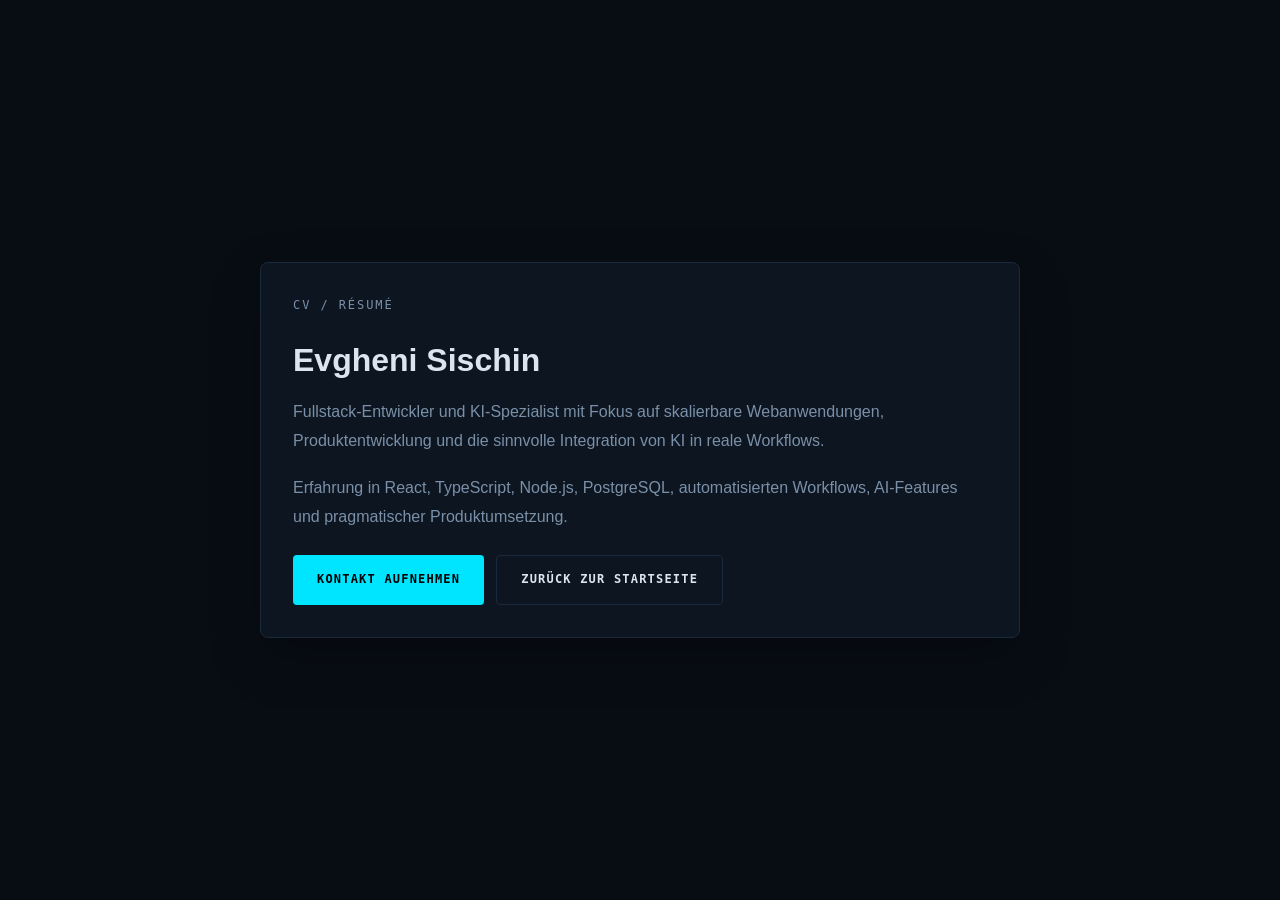
==== cv.html @ dedebd0b "my first commit" ====
<!DOCTYPE html>
<html lang="de">
<head>
  <meta charset="UTF-8" />
  <meta name="viewport" content="width=device-width, initial-scale=1.0" />
  <title>Lebenslauf — Evgheni Sischin</title>
  <link rel="stylesheet" href="style.css" />
  <style>
    body {
      min-height: 100vh;
      display: grid;
      place-items: center;
      padding: 40px 24px;
    }
    .cv-card {
      max-width: 760px;
      width: 100%;
      background: var(--card);
      border: 1px solid var(--border);
      border-radius: 8px;
      padding: 32px;
      box-shadow: 0 20px 50px rgba(0,0,0,.25);
    }
    .cv-card h1 { font-size: 2rem; margin-bottom: 12px; }
    .cv-card p { color: var(--fg2); line-height: 1.8; margin-bottom: 18px; }
    .cv-actions { display: flex; flex-wrap: wrap; gap: 12px; margin-top: 24px; }
    .cv-link { display: inline-flex; align-items: center; gap: 8px; }
  </style>
</head>
<body>
  <div class="cv-card">
    <p class="hero-badge">CV / Résumé</p>
    <h1>Evgheni Sischin</h1>
    <p>Fullstack-Entwickler und KI-Spezialist mit Fokus auf skalierbare Webanwendungen, Produktentwicklung und die sinnvolle Integration von KI in reale Workflows.</p>
    <p>Erfahrung in React, TypeScript, Node.js, PostgreSQL, automatisierten Workflows, AI-Features und pragmatischer Produktumsetzung.</p>
    <div class="cv-actions">
      <a class="btn-primary cv-link" href="mailto:info@newdreden.com">Kontakt aufnehmen</a>
      <a class="btn-secondary cv-link" href="index.html">Zurück zur Startseite</a>
    </div>
  </div>
</body>
</html>
---- style.css ----
/* ─── RESET & BASE ─── */
*, *::before, *::after { box-sizing: border-box; margin: 0; padding: 0; }

:root {
  --bg: #080d14;
  --bg2: #0d1520;
  --fg: #dce4f0;
  --fg2: #7a90a8;
  --border: #1a2a3a;
  --card: #0d1520;
  --primary: #00e5ff;
  --primary-dim: rgba(0,229,255,.15);
  --radius: 4px;
  --font-sans: 'Inter', sans-serif;
  --font-mono: 'Space Mono', monospace;
  --transition: 0.35s ease;
}

.light-mode {
  --bg: #eef2f7;
  --bg2: #ffffff;
  --fg: #141e2d;
  --fg2: #5a6a7a;
  --border: #ccd5df;
  --card: #ffffff;
  --primary: #0099b8;
  --primary-dim: rgba(0,153,184,.12);
}

html { scroll-behavior: smooth; font-size: 16px; }

body {
  font-family: var(--font-sans);
  background: var(--bg);
  color: var(--fg);
  line-height: 1.6;
  transition: background var(--transition), color var(--transition);
  overflow-x: hidden;
}

a { color: inherit; text-decoration: none; }
button { background: none; border: none; cursor: pointer; font-family: inherit; color: inherit; }
ul { list-style: none; }
img { display: block; max-width: 100%; }

/* ─── CANVAS BACKGROUND ─── */
#bg-canvas {
  position: fixed;
  inset: 0;
  z-index: 0;
  pointer-events: none;
}

/* ─── NAVBAR ─── */
.nav {
  position: fixed;
  top: 0; left: 0; right: 0;
  z-index: 100;
  height: 64px;
  display: flex;
  align-items: center;
  justify-content: space-between;
  gap: 16px;
  padding: 0 24px;
  background: rgba(8,13,20,.85);
  backdrop-filter: blur(12px);
  border-bottom: 1px solid var(--border);
  transition: background var(--transition);
}

.light-mode .nav { background: rgba(238,242,247,.9); }

.nav-logo {
  font-family: var(--font-mono);
  font-size: 1.3rem;
  font-weight: 700;
  color: var(--primary);
  letter-spacing: -.04em;
  flex-shrink: 0;
}
.nav-logo span { color: var(--fg2); }

.nav-links {
  display: flex;
  align-items: center;
  gap: 20px;
}

.nav-links button {
  font-family: var(--font-mono);
  font-size: .8rem;
  color: var(--fg2);
  transition: color .2s;
  white-space: nowrap;
}
.nav-links button:hover,
.nav-links button.active { color: var(--primary); }

.nav-controls {
  display: flex;
  align-items: center;
  gap: 8px;
  flex-shrink: 0;
}

/* Language switcher */
.lang-switcher {
  display: flex;
  overflow: hidden;
  border: 1px solid var(--border);
  border-radius: var(--radius);
}
.lang-switcher button {
  font-family: var(--font-mono);
  font-size: .7rem;
  padding: 6px 10px;
  text-transform: uppercase;
  letter-spacing: .08em;
  color: var(--fg2);
  transition: background .2s, color .2s;
}
.lang-switcher button.active {
  background: var(--primary);
  color: #000;
}
.lang-switcher button:hover:not(.active) { color: var(--fg); }

/* Theme toggle */
.theme-toggle {
  width: 34px; height: 34px;
  display: flex; align-items: center; justify-content: center;
  border: 1px solid var(--border);
  border-radius: var(--radius);
  color: var(--fg2);
  font-size: 1rem;
  transition: color .2s, border-color .2s;
}
.theme-toggle:hover { color: var(--primary); border-color: rgba(0,229,255,.35); }

/* Hamburger */
.menu-toggle {
  display: none;
  width: 34px; height: 34px;
  align-items: center; justify-content: center;
  font-size: 1.2rem;
  color: var(--fg2);
  transition: color .2s;
}
.menu-toggle:hover { color: var(--primary); }

/* Mobile menu */
.mobile-menu {
  display: none;
  flex-direction: column;
  gap: 16px;
  padding: 20px 24px;
  border-top: 1px solid var(--border);
  background: rgba(8,13,20,.97);
  position: fixed;
  top: 64px; left: 0; right: 0;
  z-index: 99;
}
.light-mode .mobile-menu { background: rgba(238,242,247,.97); }
.mobile-menu.open { display: flex; }
.mobile-menu button {
  font-family: var(--font-mono);
  font-size: .85rem;
  color: var(--fg2);
  text-align: left;
  transition: color .2s;
}
.mobile-menu button:hover { color: var(--primary); }

/* ─── MAIN LAYOUT ─── */
main {
  max-width: 1000px;
  margin: 0 auto;
  padding: 100px 24px 80px;
  position: relative;
  z-index: 1;
}

/* ─── SECTION HEADERS ─── */
.section-header {
  display: flex;
  align-items: center;
  gap: 16px;
  margin-bottom: 48px;
}
.section-header h2 {
  font-size: clamp(1.4rem, 3vw, 1.8rem);
  font-weight: 700;
  white-space: nowrap;
}
.section-num {
  font-family: var(--font-mono);
  color: var(--primary);
  margin-right: 8px;
}
.section-line {
  height: 1px;
  background: var(--border);
  flex: 1;
  max-width: 240px;
}

section { padding: 80px 0; border-top: 1px solid rgba(26,42,58,.5); }
section:first-child { border-top: none; }

/* ─── HERO ─── */
#hero {
  min-height: 88vh;
  display: flex;
  flex-direction: column;
  justify-content: center;
  padding: 40px 0;
  border-top: none;
}

.hero-badge {
  font-family: var(--font-mono);
  font-size: .75rem;
  color: rgba(0,229,255,.7);
  letter-spacing: .16em;
  text-transform: uppercase;
  margin-bottom: 20px;
}

.hero h1 {
  font-size: clamp(3rem, 9vw, 7rem);
  font-weight: 800;
  letter-spacing: -.04em;
  line-height: 1;
  margin-bottom: 20px;
}

.hero h2 {
  font-size: clamp(1.5rem, 4.5vw, 3.5rem);
  font-weight: 700;
  color: var(--fg2);
  line-height: 1.2;
  margin-bottom: 24px;
  white-space: pre-line;
}

.hero p {
  max-width: 600px;
  font-size: clamp(.95rem, 1.8vw, 1.1rem);
  color: var(--fg2);
  line-height: 1.75;
  margin-bottom: 36px;
}

.hero-highlights {
  display: flex;
  flex-wrap: wrap;
  gap: 12px;
  margin-bottom: 24px;
}
.hero-pill {
  display: inline-flex;
  align-items: center;
  gap: 8px;
  padding: 10px 14px;
  border: 1px solid rgba(0,229,255,.2);
  border-radius: 999px;
  background: rgba(0,229,255,.08);
  color: var(--fg2);
  font-size: .8rem;
  font-family: var(--font-mono);
}
.hero-buttons {
  display: flex;
  flex-wrap: wrap;
  gap: 12px;
}

.btn-primary {
  display: inline-flex;
  align-items: center;
  gap: 8px;
  background: var(--primary);
  color: #000;
  padding: 14px 24px;
  border-radius: var(--radius);
  font-family: var(--font-mono);
  font-size: .75rem;
  font-weight: 700;
  text-transform: uppercase;
  letter-spacing: .1em;
  transition: opacity .2s, transform .2s;
}
.btn-primary:hover { opacity: .88; transform: translateY(-1px); }

.btn-secondary {
  display: inline-flex;
  align-items: center;
  gap: 8px;
  background: var(--bg2);
  color: var(--fg);
  padding: 14px 24px;
  border-radius: var(--radius);
  border: 1px solid var(--border);
  font-family: var(--font-mono);
  font-size: .75rem;
  font-weight: 700;
  text-transform: uppercase;
  letter-spacing: .1em;
  transition: background .2s;
}
.btn-secondary:hover { background: var(--border); }

/* ─── ABOUT ─── */
.about-grid {
  display: grid;
  grid-template-columns: 1fr 1fr;
  gap: 48px;
  align-items: start;
}

.about-text p { color: var(--fg2); margin-bottom: 20px; line-height: 1.8; }

.about-meta {
  display: grid;
  grid-template-columns: 1fr 1fr;
  gap: 20px;
  margin-top: 24px;
  font-family: var(--font-mono);
  font-size: .8rem;
}
.about-meta-item span:first-child { color: var(--primary); display: block; margin-bottom: 4px; }

.about-img {
  position: relative;
}
.about-img-inner {
  position: relative;
  background: var(--card);
  border: 1px solid var(--border);
  border-radius: var(--radius);
  aspect-ratio: 4/3;
  display: flex;
  align-items: center;
  justify-content: center;
  overflow: hidden;
}
.about-img-inner::before {
  content: '{ }';
  position: absolute;
  right: -8px; bottom: -16px;
  font-family: var(--font-mono);
  font-size: 6rem;
  color: rgba(0,229,255,.06);
  pointer-events: none;
  user-select: none;
}
.about-img::after {
  content: '';
  position: absolute;
  inset: 0;
  background: var(--primary-dim);
  border-radius: var(--radius);
  transform: translate(16px,16px);
  z-index: -1;
  transition: transform .3s;
}
.about-img:hover::after { transform: translate(8px,8px); }
.about-terminal-icon {
  font-size: 4rem;
  opacity: .2;
}

/* ─── SERVICES ─── */
.services-stats {
  display: grid;
  grid-template-columns: repeat(4, 1fr);
  gap: 20px;
  margin-bottom: 32px;
}
.stat-card {
  background: var(--card);
  border: 1px solid var(--border);
  border-radius: var(--radius);
  padding: 20px;
  text-align: center;
}
.stat-number {
  font-family: var(--font-mono);
  font-size: 1.6rem;
  font-weight: 700;
  color: var(--primary);
  margin-bottom: 8px;
}
.stat-card p { color: var(--fg2); font-size: .9rem; }

.services-grid {
  display: grid;
  grid-template-columns: repeat(3, 1fr);
  gap: 24px;
}
.service-card {
  background: linear-gradient(180deg, rgba(13,21,32,.95), rgba(8,13,20,.95));
  border: 1px solid var(--border);
  border-radius: var(--radius);
  padding: 24px;
}
.light-mode .service-card { background: linear-gradient(180deg, rgba(255,255,255,.95), rgba(238,242,247,.95)); }
.service-card h3 {
  font-size: 1.05rem;
  margin-bottom: 12px;
}
.service-card p {
  color: var(--fg2);
  font-size: .95rem;
  line-height: 1.75;
  margin-bottom: 16px;
}
.service-card ul {
  display: flex;
  flex-direction: column;
  gap: 10px;
  color: var(--fg2);
  font-size: .9rem;
}
.service-card li {
  padding-left: 18px;
  position: relative;
}
.service-card li::before {
  content: '▹';
  position: absolute;
  left: 0;
  color: var(--primary);
}

/* ─── SKILLS ─── */
.skills-grid {
  display: grid;
  grid-template-columns: repeat(3, 1fr);
  gap: 24px;
}

.skill-card {
  background: var(--card);
  border: 1px solid var(--border);
  border-radius: var(--radius);
  padding: 24px;
  transition: border-color .3s;
}
.skill-card:hover { border-color: rgba(0,229,255,.3); }

.skill-card-title {
  font-family: var(--font-mono);
  font-size: .9rem;
  color: var(--fg);
  margin-bottom: 20px;
}
.skill-card-title span { color: var(--primary); margin-right: 8px; }

.skill-list { display: flex; flex-direction: column; gap: 14px; }

.skill-item {
  display: flex;
  align-items: center;
  justify-content: space-between;
}

.skill-name {
  display: flex;
  align-items: center;
  gap: 10px;
  color: var(--fg2);
  font-size: .875rem;
  transition: color .2s;
}
.skill-card:hover .skill-name { color: var(--fg); }

.skill-bar-track {
  width: 72px;
  height: 3px;
  background: var(--border);
  border-radius: 2px;
  overflow: hidden;
}
.skill-bar-fill {
  height: 100%;
  background: rgba(0,229,255,.6);
  border-radius: 2px;
  width: 0;
  transition: width 1s ease;
}

/* ─── EXPERIENCE ─── */
.exp-list { display: flex; flex-direction: column; gap: 48px; }

.exp-item {
  display: grid;
  grid-template-columns: 160px 1fr;
  gap: 32px;
}

.exp-period {
  font-family: var(--font-mono);
  font-size: .8rem;
  color: var(--fg2);
  padding-top: 4px;
}

.exp-title {
  font-size: 1.1rem;
  font-weight: 700;
  margin-bottom: 6px;
}
.exp-company { color: var(--primary); }
.exp-location {
  font-family: var(--font-mono);
  font-size: .75rem;
  color: var(--fg2);
  margin-bottom: 16px;
}

.exp-bullets { display: flex; flex-direction: column; gap: 10px; }
.exp-bullets li {
  position: relative;
  padding-left: 22px;
  color: var(--fg2);
  font-size: .9rem;
  line-height: 1.7;
}
.exp-bullets li::before {
  content: '▹';
  position: absolute;
  left: 0;
  color: var(--primary);
  font-family: var(--font-mono);
  font-size: .75rem;
  top: 2px;
}

/* ─── PROJECTS ─── */
.projects-list { display: flex; flex-direction: column; gap: 80px; }

.project-item {
  display: grid;
  grid-template-columns: 7fr 5fr;
  gap: 32px;
  align-items: center;
}
.project-item.reverse { direction: rtl; }
.project-item.reverse > * { direction: ltr; }

.project-img-wrap {
  position: relative;
}
.project-img-overlay {
  position: absolute;
  inset: 0;
  background: rgba(0,229,255,.18);
  border-radius: var(--radius);
  z-index: 2;
  transition: opacity .5s;
  pointer-events: none;
}
.project-img-wrap:hover .project-img-overlay { opacity: 0; }

.project-img-placeholder {
  width: 100%;
  aspect-ratio: 16/9;
  border-radius: var(--radius);
  border: 1px solid var(--border);
  display: flex;
  align-items: center;
  justify-content: center;
  font-family: var(--font-mono);
  font-size: 1.2rem;
  color: var(--fg2);
  transition: filter .5s;
  filter: grayscale(1);
  overflow: hidden;
}
.project-img-wrap:hover .project-img-placeholder { filter: grayscale(0); }

.proj-gradient-0 { background: linear-gradient(135deg, #0d1520 0%, #0a2030 50%, #001a25 100%); }
.proj-gradient-1 { background: linear-gradient(135deg, #150d20 0%, #200a30 50%, #1a0025 100%); }
.proj-gradient-2 { background: linear-gradient(135deg, #0a1520 0%, #0a2018 50%, #001510 100%); }

.proj-screen-text {
  font-family: var(--font-mono);
  font-size: .65rem;
  color: rgba(0,229,255,.4);
  text-align: left;
  padding: 16px;
  line-height: 1.8;
  white-space: pre;
}

.project-info { text-align: right; }
.project-item.reverse .project-info { text-align: left; }

.proj-label {
  font-family: var(--font-mono);
  font-size: .75rem;
  color: var(--primary);
  margin-bottom: 8px;
}
.proj-name {
  font-size: clamp(1.1rem, 2.5vw, 1.4rem);
  font-weight: 700;
  margin-bottom: 20px;
}

.proj-desc-card {
  background: var(--card);
  border: 1px solid var(--border);
  border-radius: var(--radius);
  padding: 20px;
  box-shadow: 0 16px 40px rgba(0,0,0,.4);
  margin-bottom: 16px;
  position: relative;
  z-index: 3;
  margin-left: -48px;
}
.project-item.reverse .proj-desc-card {
  margin-left: 0;
  margin-right: -48px;
}
.proj-desc-card p { font-size: .875rem; color: var(--fg2); line-height: 1.7; }

.proj-stack {
  display: flex;
  flex-wrap: wrap;
  gap: 12px;
  justify-content: flex-end;
  margin-bottom: 16px;
  font-family: var(--font-mono);
  font-size: .75rem;
  color: var(--fg2);
}
.project-item.reverse .proj-stack { justify-content: flex-start; }

.proj-links {
  display: flex;
  gap: 16px;
  justify-content: flex-end;
  color: var(--fg2);
  font-size: 1.1rem;
}
.project-item.reverse .proj-links { justify-content: flex-start; }
.proj-links a:hover { color: var(--primary); }

/* ─── TESTIMONIALS ─── */
.testimonials-grid {
  display: grid;
  grid-template-columns: repeat(3, 1fr);
  gap: 24px;
}
.testimonial-card {
  background: var(--card);
  border: 1px solid var(--border);
  border-radius: var(--radius);
  padding: 24px;
}
.testimonial-quote {
  color: var(--fg2);
  line-height: 1.8;
  margin-bottom: 20px;
}
.testimonial-author {
  display: flex;
  flex-direction: column;
  gap: 4px;
  font-family: var(--font-mono);
  font-size: .8rem;
}
.testimonial-author span { color: var(--fg2); }

/* ─── CONTACT ─── */
#contact {
  max-width: 980px;
  margin: 0 auto;
  padding: 100px 0;
}
.contact-grid {
  display: grid;
  grid-template-columns: 1fr 1fr;
  gap: 32px;
  align-items: start;
}
.contact-copy p {
  color: var(--fg2);
  line-height: 1.8;
  margin-bottom: 20px;
}
.contact-badge {
  font-family: var(--font-mono);
  font-size: .75rem;
  color: var(--primary);
  margin-bottom: 16px;
}
.contact-highlights {
  display: grid;
  gap: 12px;
  margin-top: 20px;
}
.contact-highlight {
  display: flex;
  justify-content: space-between;
  gap: 16px;
  background: var(--card);
  border: 1px solid var(--border);
  border-radius: var(--radius);
  padding: 12px 14px;
  font-size: .9rem;
}
.contact-highlight strong { color: var(--fg); }
.contact-highlight span { color: var(--fg2); }

.email-row {
  display: inline-flex;
  align-items: center;
  gap: 12px;
  background: var(--card);
  border: 1px solid var(--border);
  border-radius: var(--radius);
  padding: 12px 20px;
  font-family: var(--font-mono);
  font-size: .9rem;
  margin-bottom: 14px;
  flex-wrap: wrap;
  justify-content: center;
}
.email-row a { transition: color .2s; word-break: break-all; }
.email-row a:hover { color: var(--primary); }
.copy-btn {
  color: var(--fg2);
  transition: color .2s;
  font-size: 1rem;
  flex-shrink: 0;
}
.copy-btn:hover { color: var(--primary); }
.copy-feedback {
  font-family: var(--font-mono);
  font-size: .75rem;
  color: var(--primary);
  opacity: 0;
  transition: opacity .3s;
}
.copy-feedback.visible { opacity: 1; }

.contact-form {
  display: flex;
  flex-direction: column;
  gap: 14px;
  background: var(--card);
  border: 1px solid var(--border);
  border-radius: var(--radius);
  padding: 24px;
}
.contact-form label {
  display: flex;
  flex-direction: column;
  gap: 8px;
  font-family: var(--font-mono);
  font-size: .8rem;
  color: var(--fg2);
}
.contact-form input,
.contact-form textarea {
  width: 100%;
  padding: 12px 14px;
  border: 1px solid var(--border);
  border-radius: var(--radius);
  background: rgba(255,255,255,.03);
  color: var(--fg);
  font: inherit;
}
.contact-form input:focus,
.contact-form textarea:focus {
  outline: 1px solid rgba(0,229,255,.35);
  border-color: var(--primary);
}
.form-status {
  font-family: var(--font-mono);
  font-size: .72rem;
  color: var(--fg2);
  line-height: 1.6;
}

/* ─── FOOTER ─── */
footer {
  position: relative;
  z-index: 1;
  padding: 28px 24px;
  text-align: center;
  border-top: 1px solid var(--border);
  background: rgba(13,21,32,.8);
  backdrop-filter: blur(8px);
}
.light-mode footer { background: rgba(255,255,255,.8); }
.footer-links {
  display: flex;
  justify-content: center;
  gap: 24px;
  margin-bottom: 16px;
  color: var(--fg2);
  font-size: 1.1rem;
}
.footer-links a:hover { color: var(--primary); }
.footer-copy {
  font-family: var(--font-mono);
  font-size: .7rem;
  color: rgba(122,144,168,.5);
}

.back-to-top {
  position: fixed;
  right: 24px;
  bottom: 24px;
  z-index: 120;
  width: 46px;
  height: 46px;
  border-radius: 50%;
  border: 1px solid var(--border);
  background: var(--card);
  color: var(--fg);
  box-shadow: 0 10px 24px rgba(0,0,0,.2);
  opacity: 0;
  transform: translateY(12px);
  pointer-events: none;
  transition: opacity .3s, transform .3s, border-color .3s;
}
.back-to-top.visible {
  opacity: 1;
  transform: translateY(0);
  pointer-events: auto;
}
.back-to-top:hover { border-color: var(--primary); color: var(--primary); }

/* ─── SCROLL ANIMATIONS ─── */
.reveal {
  opacity: 0;
  transform: translateY(28px);
  transition: opacity .6s ease, transform .6s ease;
}
.reveal.visible {
  opacity: 1;
  transform: translateY(0);
}
.reveal-delay-1 { transition-delay: .1s; }
.reveal-delay-2 { transition-delay: .2s; }
.reveal-delay-3 { transition-delay: .3s; }

/* ─── RESPONSIVE ─── */
@media (max-width: 900px) {
  .services-stats { grid-template-columns: 1fr 1fr; }
  .services-grid,
  .testimonials-grid,
  .contact-grid { grid-template-columns: 1fr; }
  .skills-grid { grid-template-columns: 1fr 1fr; }
  .project-item,
  .project-item.reverse {
    grid-template-columns: 1fr;
    direction: ltr;
  }
  .project-info,
  .project-item.reverse .project-info { text-align: left; }
  .proj-stack,
  .project-item.reverse .proj-stack,
  .proj-links,
  .project-item.reverse .proj-links { justify-content: flex-start; }
  .proj-desc-card,
  .project-item.reverse .proj-desc-card { margin: 0 0 16px; }
}

@media (max-width: 700px) {
  .nav-links { display: none; }
  .menu-toggle { display: flex; }
  .services-stats,
  .skills-grid { grid-template-columns: 1fr; }
  .about-grid { grid-template-columns: 1fr; }
  .exp-item { grid-template-columns: 1fr; gap: 8px; }
  main { padding: 88px 16px 60px; }
  .section-line { display: none; }
}

@media (prefers-reduced-motion: reduce) {
  .reveal { opacity: 1 !important; transform: none !important; }
  * { transition-duration: 0.01ms !important; animation-duration: 0.01ms !important; }
}
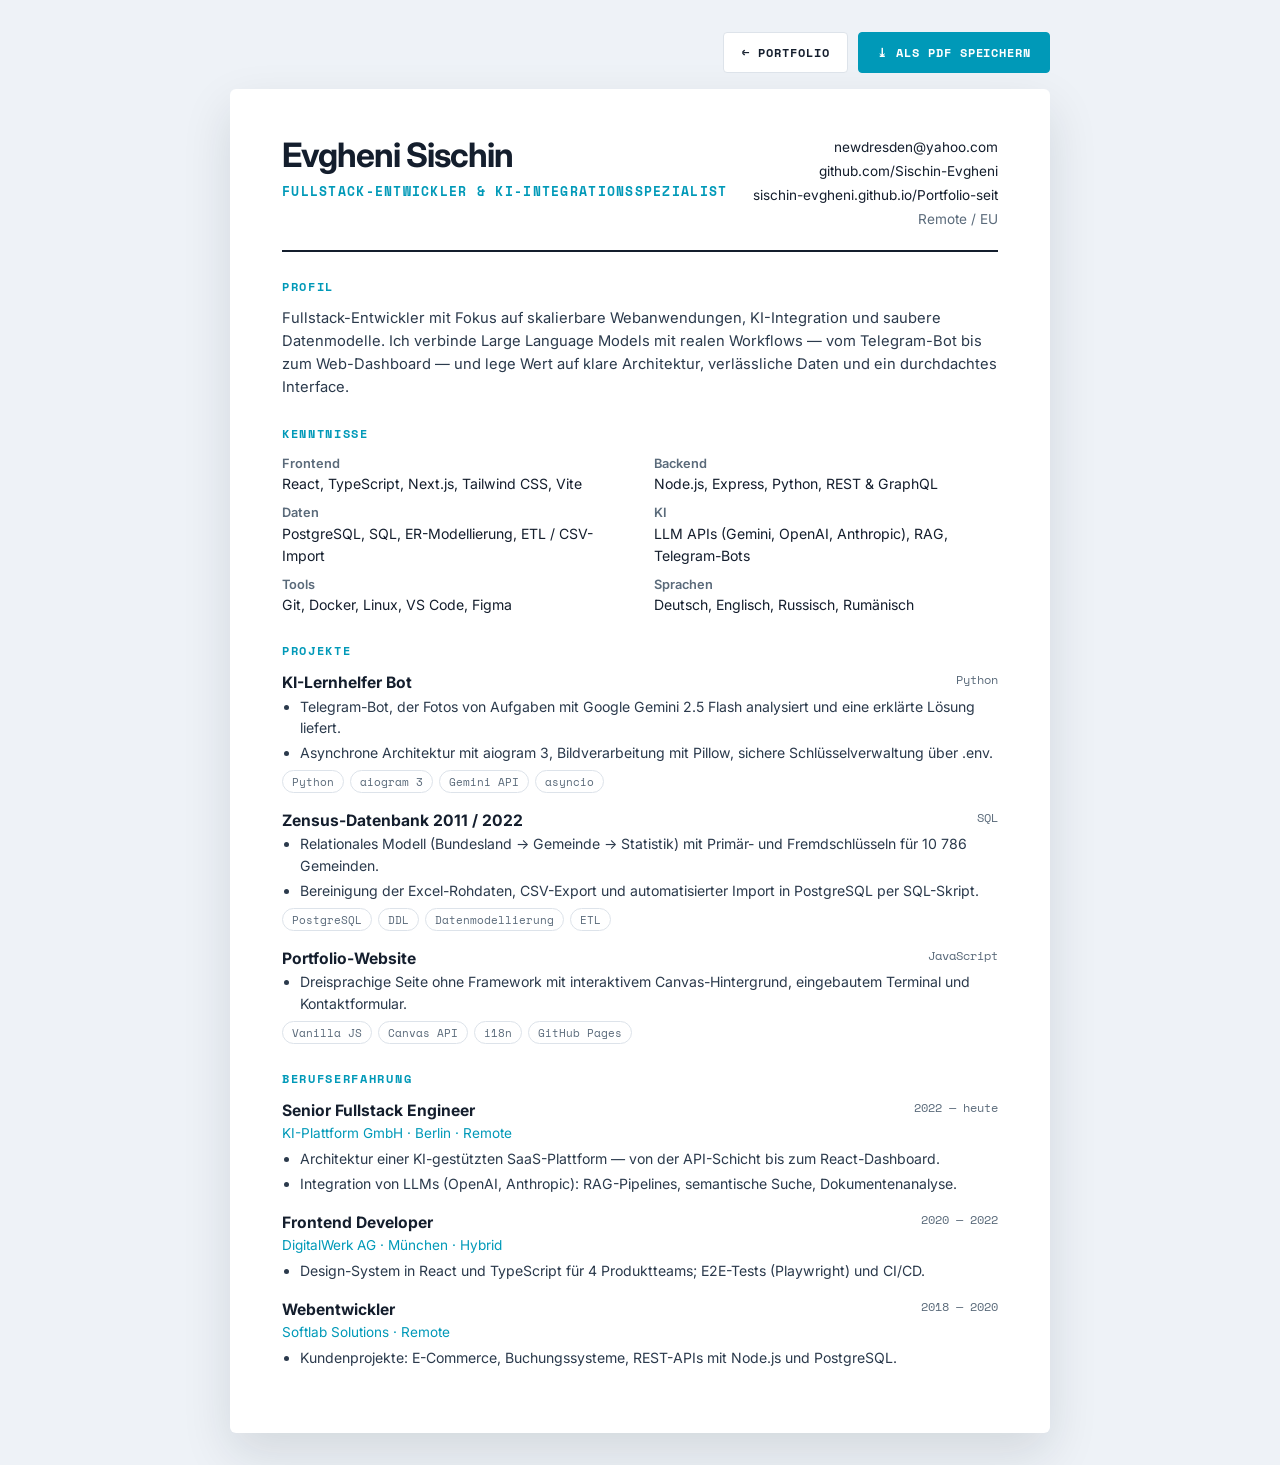
==== commit f489fa9a: "Redesign portfolio: real projects, terminal, working contact form, photo - Replace placeholder proje" ====
--- a/cv.html
+++ b/cv.html
@@ -4,39 +4,135 @@
   <meta charset="UTF-8" />
   <meta name="viewport" content="width=device-width, initial-scale=1.0" />
   <title>Lebenslauf — Evgheni Sischin</title>
-  <link rel="stylesheet" href="style.css" />
+  <meta name="robots" content="noindex" />
+  <link rel="preconnect" href="https://fonts.googleapis.com" />
+  <link rel="preconnect" href="https://fonts.gstatic.com" crossorigin />
+  <link href="https://fonts.googleapis.com/css2?family=Inter:wght@400;500;600;700;800&family=Space+Mono:wght@400;700&display=swap" rel="stylesheet" />
   <style>
-    body {
-      min-height: 100vh;
-      display: grid;
-      place-items: center;
-      padding: 40px 24px;
+    :root { --ink: #141e2d; --muted: #5a6a7a; --line: #dde3ea; --accent: #0099b8; --bg: #eef2f7; --paper: #fff; }
+    * { box-sizing: border-box; margin: 0; padding: 0; }
+    body { font-family: 'Inter', sans-serif; background: var(--bg); color: var(--ink); line-height: 1.55; padding: 32px 16px; }
+    .toolbar { max-width: 820px; margin: 0 auto 16px; display: flex; gap: 10px; justify-content: flex-end; flex-wrap: wrap; }
+    .toolbar a, .toolbar button {
+      font: 700 .72rem 'Space Mono', monospace; text-transform: uppercase; letter-spacing: .08em;
+      padding: 11px 18px; border-radius: 4px; border: 1px solid var(--line); background: var(--paper); color: var(--ink);
+      cursor: pointer; text-decoration: none;
     }
-    .cv-card {
-      max-width: 760px;
-      width: 100%;
-      background: var(--card);
-      border: 1px solid var(--border);
-      border-radius: 8px;
-      padding: 32px;
-      box-shadow: 0 20px 50px rgba(0,0,0,.25);
+    .toolbar button.primary { background: var(--accent); border-color: var(--accent); color: #fff; }
+    .page { max-width: 820px; margin: 0 auto; background: var(--paper); border-radius: 6px; box-shadow: 0 20px 50px rgba(20,30,45,.12); padding: 48px 52px; }
+    header { display: flex; justify-content: space-between; gap: 24px; flex-wrap: wrap; border-bottom: 2px solid var(--ink); padding-bottom: 20px; margin-bottom: 26px; }
+    h1 { font-size: 2.1rem; letter-spacing: -.03em; line-height: 1.1; }
+    .role { color: var(--accent); font: 700 .8rem 'Space Mono', monospace; text-transform: uppercase; letter-spacing: .1em; margin-top: 8px; }
+    .contact { font-size: .85rem; color: var(--muted); text-align: right; display: grid; gap: 3px; }
+    .contact a { color: var(--ink); text-decoration: none; }
+    h2 { font: 700 .75rem 'Space Mono', monospace; text-transform: uppercase; letter-spacing: .14em; color: var(--accent); margin: 26px 0 12px; }
+    p { font-size: .92rem; color: #2b3a4c; }
+    .grid { display: grid; grid-template-columns: 1fr 1fr; gap: 8px 28px; font-size: .88rem; }
+    .grid b { display: block; font-size: .8rem; color: var(--muted); font-weight: 600; }
+    .item { margin-bottom: 16px; }
+    .item-head { display: flex; justify-content: space-between; gap: 12px; flex-wrap: wrap; }
+    .item-head strong { font-size: .98rem; }
+    .item-head span { font: .75rem 'Space Mono', monospace; color: var(--muted); white-space: nowrap; }
+    .item .sub { font-size: .85rem; color: var(--accent); margin-bottom: 4px; }
+    ul { padding-left: 18px; }
+    li { font-size: .88rem; color: #2b3a4c; margin-bottom: 3px; }
+    .tags { display: flex; flex-wrap: wrap; gap: 6px; margin-top: 6px; }
+    .tags span { font: .7rem 'Space Mono', monospace; border: 1px solid var(--line); border-radius: 999px; padding: 2px 9px; color: var(--muted); }
+    @media (max-width: 640px) {
+      .page { padding: 28px 20px; }
+      .contact { text-align: left; }
+      .grid { grid-template-columns: 1fr; }
     }
-    .cv-card h1 { font-size: 2rem; margin-bottom: 12px; }
-    .cv-card p { color: var(--fg2); line-height: 1.8; margin-bottom: 18px; }
-    .cv-actions { display: flex; flex-wrap: wrap; gap: 12px; margin-top: 24px; }
-    .cv-link { display: inline-flex; align-items: center; gap: 8px; }
+    @media print {
+      @page { size: A4; margin: 14mm; }
+      body { background: #fff; padding: 0; }
+      .toolbar { display: none; }
+      .page { box-shadow: none; padding: 0; max-width: none; }
+      .item { break-inside: avoid; }
+    }
   </style>
 </head>
 <body>
-  <div class="cv-card">
-    <p class="hero-badge">CV / Résumé</p>
-    <h1>Evgheni Sischin</h1>
-    <p>Fullstack-Entwickler und KI-Spezialist mit Fokus auf skalierbare Webanwendungen, Produktentwicklung und die sinnvolle Integration von KI in reale Workflows.</p>
-    <p>Erfahrung in React, TypeScript, Node.js, PostgreSQL, automatisierten Workflows, AI-Features und pragmatischer Produktumsetzung.</p>
-    <div class="cv-actions">
-      <a class="btn-primary cv-link" href="mailto:info@newdreden.com">Kontakt aufnehmen</a>
-      <a class="btn-secondary cv-link" href="index.html">Zurück zur Startseite</a>
+  <div class="toolbar">
+    <a href="index.html">← Portfolio</a>
+    <button class="primary" onclick="window.print()">⤓ Als PDF speichern</button>
+  </div>
+
+  <article class="page">
+    <header>
+      <div>
+        <h1>Evgheni Sischin</h1>
+        <p class="role">Fullstack-Entwickler &amp; KI-Integrationsspezialist</p>
+      </div>
+      <div class="contact">
+        <a href="mailto:newdresden@yahoo.com">newdresden@yahoo.com</a>
+        <a href="https://github.com/Sischin-Evgheni">github.com/Sischin-Evgheni</a>
+        <a href="https://sischin-evgheni.github.io/Portfolio-seit/">sischin-evgheni.github.io/Portfolio-seit</a>
+        <span>Remote / EU</span>
+      </div>
+    </header>
+
+    <h2>Profil</h2>
+    <p>Fullstack-Entwickler mit Fokus auf skalierbare Webanwendungen, KI-Integration und saubere Datenmodelle. Ich verbinde Large Language Models mit realen Workflows — vom Telegram-Bot bis zum Web-Dashboard — und lege Wert auf klare Architektur, verlässliche Daten und ein durchdachtes Interface.</p>
+
+    <h2>Kenntnisse</h2>
+    <div class="grid">
+      <div><b>Frontend</b>React, TypeScript, Next.js, Tailwind CSS, Vite</div>
+      <div><b>Backend</b>Node.js, Express, Python, REST &amp; GraphQL</div>
+      <div><b>Daten</b>PostgreSQL, SQL, ER-Modellierung, ETL / CSV-Import</div>
+      <div><b>KI</b>LLM APIs (Gemini, OpenAI, Anthropic), RAG, Telegram-Bots</div>
+      <div><b>Tools</b>Git, Docker, Linux, VS Code, Figma</div>
+      <div><b>Sprachen</b>Deutsch, Englisch, Russisch, Rumänisch</div>
     </div>
-  </div>
+
+    <h2>Projekte</h2>
+    <div class="item">
+      <div class="item-head"><strong>KI-Lernhelfer Bot</strong><span>Python</span></div>
+      <ul>
+        <li>Telegram-Bot, der Fotos von Aufgaben mit Google Gemini 2.5 Flash analysiert und eine erklärte Lösung liefert.</li>
+        <li>Asynchrone Architektur mit aiogram 3, Bildverarbeitung mit Pillow, sichere Schlüsselverwaltung über .env.</li>
+      </ul>
+      <div class="tags"><span>Python</span><span>aiogram 3</span><span>Gemini API</span><span>asyncio</span></div>
+    </div>
+    <div class="item">
+      <div class="item-head"><strong>Zensus-Datenbank 2011 / 2022</strong><span>SQL</span></div>
+      <ul>
+        <li>Relationales Modell (Bundesland → Gemeinde → Statistik) mit Primär- und Fremdschlüsseln für 10 786 Gemeinden.</li>
+        <li>Bereinigung der Excel-Rohdaten, CSV-Export und automatisierter Import in PostgreSQL per SQL-Skript.</li>
+      </ul>
+      <div class="tags"><span>PostgreSQL</span><span>DDL</span><span>Datenmodellierung</span><span>ETL</span></div>
+    </div>
+    <div class="item">
+      <div class="item-head"><strong>Portfolio-Website</strong><span>JavaScript</span></div>
+      <ul>
+        <li>Dreisprachige Seite ohne Framework mit interaktivem Canvas-Hintergrund, eingebautem Terminal und Kontaktformular.</li>
+      </ul>
+      <div class="tags"><span>Vanilla JS</span><span>Canvas API</span><span>i18n</span><span>GitHub Pages</span></div>
+    </div>
+
+    <h2>Berufserfahrung</h2>
+    <div class="item">
+      <div class="item-head"><strong>Senior Fullstack Engineer</strong><span>2022 — heute</span></div>
+      <div class="sub">KI-Plattform GmbH · Berlin · Remote</div>
+      <ul>
+        <li>Architektur einer KI-gestützten SaaS-Plattform — von der API-Schicht bis zum React-Dashboard.</li>
+        <li>Integration von LLMs (OpenAI, Anthropic): RAG-Pipelines, semantische Suche, Dokumentenanalyse.</li>
+      </ul>
+    </div>
+    <div class="item">
+      <div class="item-head"><strong>Frontend Developer</strong><span>2020 — 2022</span></div>
+      <div class="sub">DigitalWerk AG · München · Hybrid</div>
+      <ul>
+        <li>Design-System in React und TypeScript für 4 Produktteams; E2E-Tests (Playwright) und CI/CD.</li>
+      </ul>
+    </div>
+    <div class="item">
+      <div class="item-head"><strong>Webentwickler</strong><span>2018 — 2020</span></div>
+      <div class="sub">Softlab Solutions · Remote</div>
+      <ul>
+        <li>Kundenprojekte: E-Commerce, Buchungssysteme, REST-APIs mit Node.js und PostgreSQL.</li>
+      </ul>
+    </div>
+  </article>
 </body>
 </html>
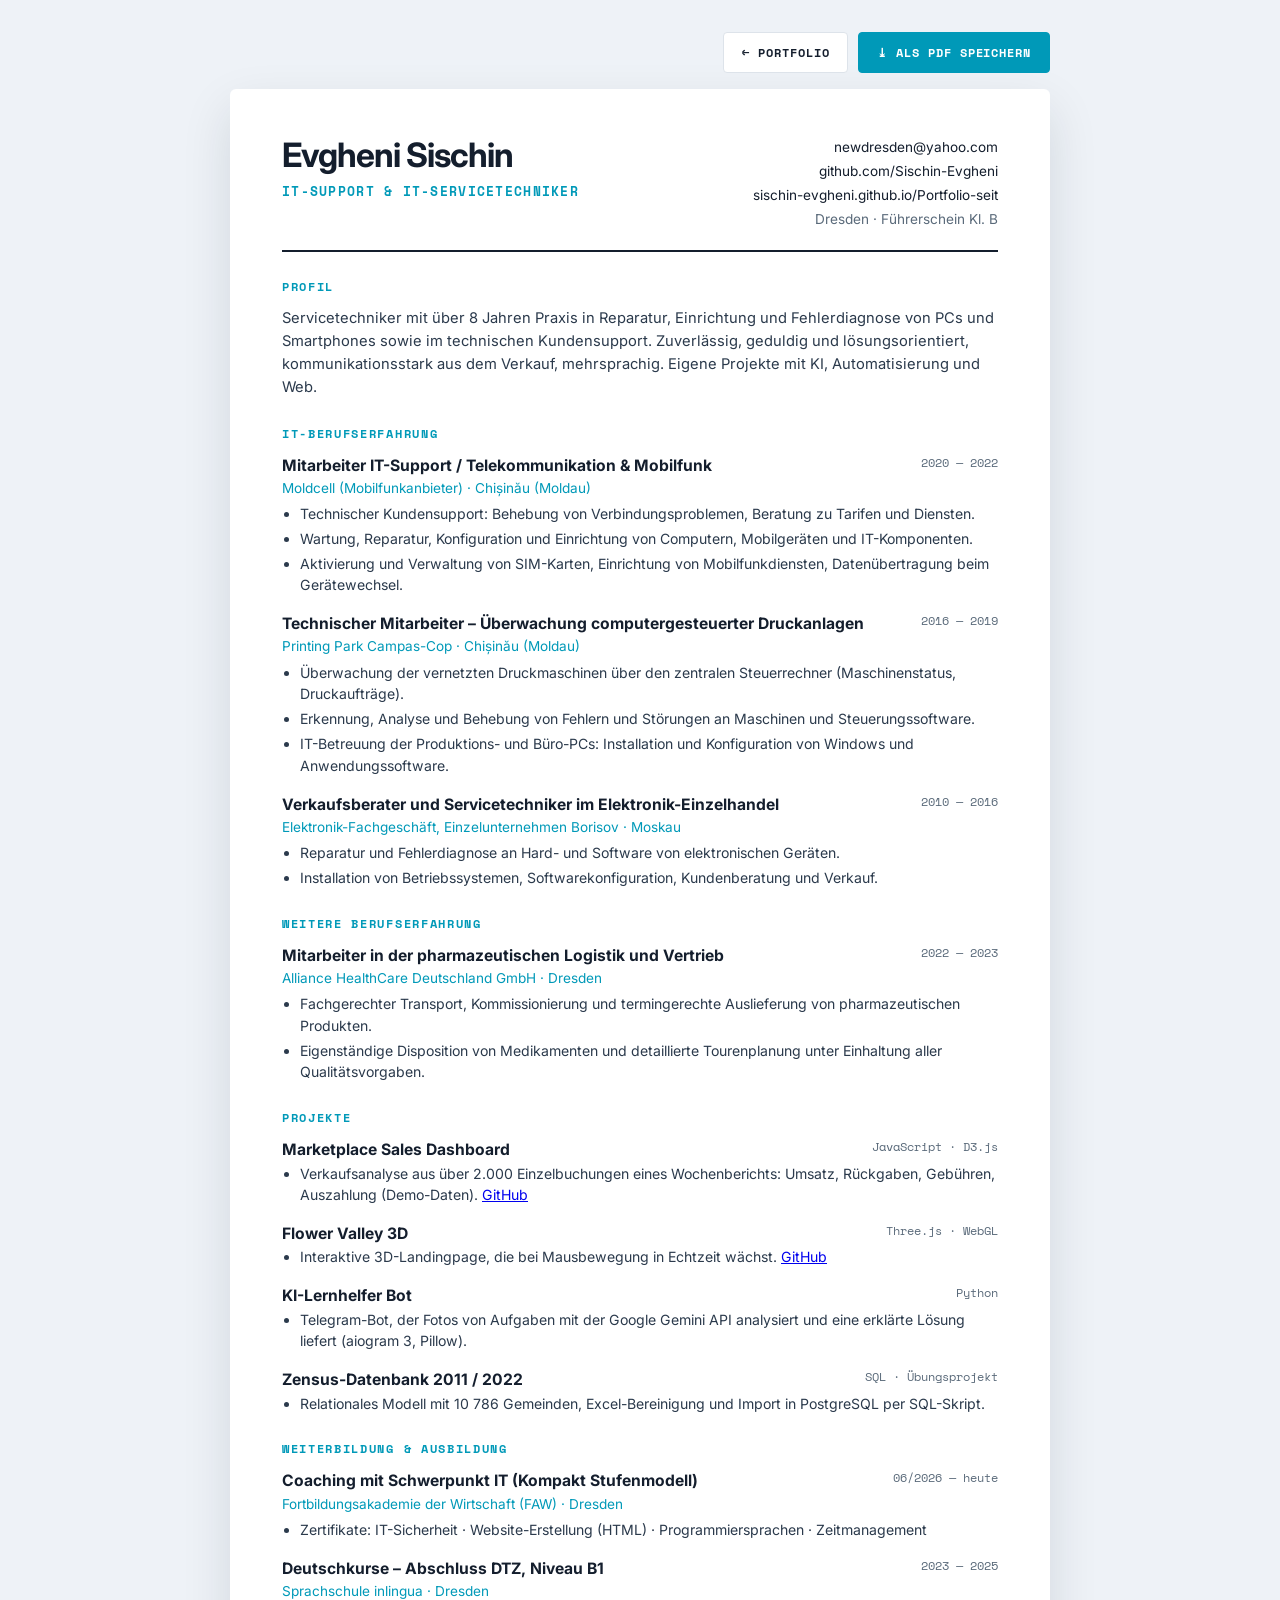
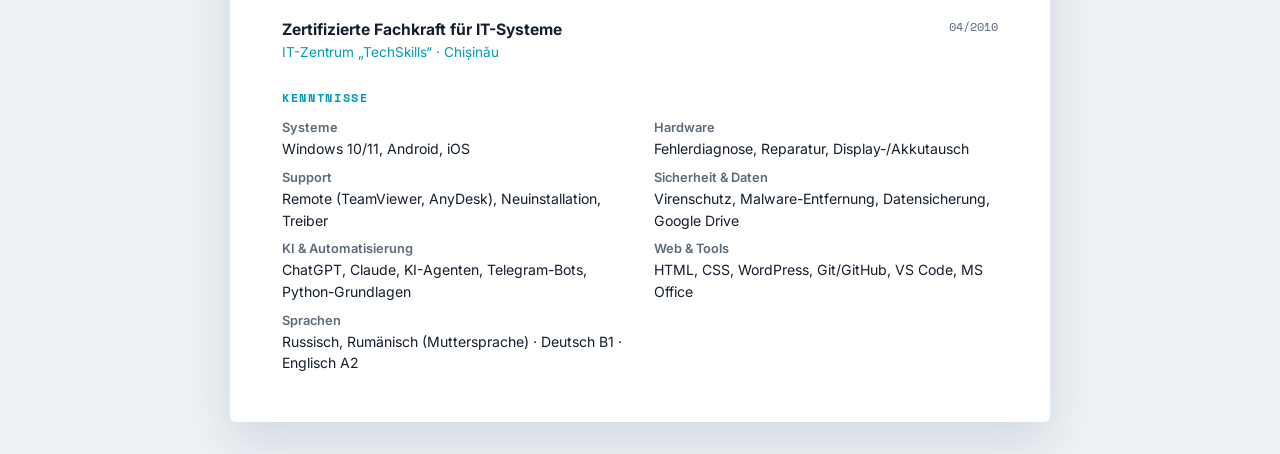
==== commit faeda160: "Portfolio an echten Lebenslauf angepasst: IT-Support, reale Berufserfahrung, neue Projekte" ====
--- a/cv.html
+++ b/cv.html
@@ -62,76 +62,93 @@
     <header>
       <div>
         <h1>Evgheni Sischin</h1>
-        <p class="role">Fullstack-Entwickler &amp; KI-Integrationsspezialist</p>
+        <p class="role">IT-Support &amp; IT-Servicetechniker</p>
       </div>
       <div class="contact">
         <a href="mailto:newdresden@yahoo.com">newdresden@yahoo.com</a>
         <a href="https://github.com/Sischin-Evgheni">github.com/Sischin-Evgheni</a>
         <a href="https://sischin-evgheni.github.io/Portfolio-seit/">sischin-evgheni.github.io/Portfolio-seit</a>
-        <span>Remote / EU</span>
+        <span>Dresden · Führerschein Kl. B</span>
       </div>
     </header>
 
     <h2>Profil</h2>
-    <p>Fullstack-Entwickler mit Fokus auf skalierbare Webanwendungen, KI-Integration und saubere Datenmodelle. Ich verbinde Large Language Models mit realen Workflows — vom Telegram-Bot bis zum Web-Dashboard — und lege Wert auf klare Architektur, verlässliche Daten und ein durchdachtes Interface.</p>
+    <p>Servicetechniker mit über 8 Jahren Praxis in Reparatur, Einrichtung und Fehlerdiagnose von PCs und Smartphones sowie im technischen Kundensupport. Zuverlässig, geduldig und lösungsorientiert, kommunikationsstark aus dem Verkauf, mehrsprachig. Eigene Projekte mit KI, Automatisierung und Web.</p>
 
-    <h2>Kenntnisse</h2>
-    <div class="grid">
-      <div><b>Frontend</b>React, TypeScript, Next.js, Tailwind CSS, Vite</div>
-      <div><b>Backend</b>Node.js, Express, Python, REST &amp; GraphQL</div>
-      <div><b>Daten</b>PostgreSQL, SQL, ER-Modellierung, ETL / CSV-Import</div>
-      <div><b>KI</b>LLM APIs (Gemini, OpenAI, Anthropic), RAG, Telegram-Bots</div>
-      <div><b>Tools</b>Git, Docker, Linux, VS Code, Figma</div>
-      <div><b>Sprachen</b>Deutsch, Englisch, Russisch, Rumänisch</div>
+    <h2>IT-Berufserfahrung</h2>
+    <div class="item">
+      <div class="item-head"><strong>Mitarbeiter IT-Support / Telekommunikation &amp; Mobilfunk</strong><span>2020 — 2022</span></div>
+      <div class="sub">Moldcell (Mobilfunkanbieter) · Chișinău (Moldau)</div>
+      <ul>
+        <li>Technischer Kundensupport: Behebung von Verbindungsproblemen, Beratung zu Tarifen und Diensten.</li>
+        <li>Wartung, Reparatur, Konfiguration und Einrichtung von Computern, Mobilgeräten und IT-Komponenten.</li>
+        <li>Aktivierung und Verwaltung von SIM-Karten, Einrichtung von Mobilfunkdiensten, Datenübertragung beim Gerätewechsel.</li>
+      </ul>
+    </div>
+    <div class="item">
+      <div class="item-head"><strong>Technischer Mitarbeiter – Überwachung computergesteuerter Druckanlagen</strong><span>2016 — 2019</span></div>
+      <div class="sub">Printing Park Campas-Cop · Chișinău (Moldau)</div>
+      <ul>
+        <li>Überwachung der vernetzten Druckmaschinen über den zentralen Steuerrechner (Maschinenstatus, Druckaufträge).</li>
+        <li>Erkennung, Analyse und Behebung von Fehlern und Störungen an Maschinen und Steuerungssoftware.</li>
+        <li>IT-Betreuung der Produktions- und Büro-PCs: Installation und Konfiguration von Windows und Anwendungssoftware.</li>
+      </ul>
+    </div>
+    <div class="item">
+      <div class="item-head"><strong>Verkaufsberater und Servicetechniker im Elektronik-Einzelhandel</strong><span>2010 — 2016</span></div>
+      <div class="sub">Elektronik-Fachgeschäft, Einzelunternehmen Borisov · Moskau</div>
+      <ul>
+        <li>Reparatur und Fehlerdiagnose an Hard- und Software von elektronischen Geräten.</li>
+        <li>Installation von Betriebssystemen, Softwarekonfiguration, Kundenberatung und Verkauf.</li>
+      </ul>
+    </div>
+
+    <h2>Weitere Berufserfahrung</h2>
+    <div class="item">
+      <div class="item-head"><strong>Mitarbeiter in der pharmazeutischen Logistik und Vertrieb</strong><span>2022 — 2023</span></div>
+      <div class="sub">Alliance HealthCare Deutschland GmbH · Dresden</div>
+      <ul>
+        <li>Fachgerechter Transport, Kommissionierung und termingerechte Auslieferung von pharmazeutischen Produkten.</li>
+        <li>Eigenständige Disposition von Medikamenten und detaillierte Tourenplanung unter Einhaltung aller Qualitätsvorgaben.</li>
+      </ul>
     </div>
 
     <h2>Projekte</h2>
     <div class="item">
-      <div class="item-head"><strong>KI-Lernhelfer Bot</strong><span>Python</span></div>
-      <ul>
-        <li>Telegram-Bot, der Fotos von Aufgaben mit Google Gemini 2.5 Flash analysiert und eine erklärte Lösung liefert.</li>
-        <li>Asynchrone Architektur mit aiogram 3, Bildverarbeitung mit Pillow, sichere Schlüsselverwaltung über .env.</li>
-      </ul>
-      <div class="tags"><span>Python</span><span>aiogram 3</span><span>Gemini API</span><span>asyncio</span></div>
+      <div class="item-head"><strong>Marketplace Sales Dashboard</strong><span>JavaScript · D3.js</span></div>
+      <ul><li>Verkaufsanalyse aus über 2.000 Einzelbuchungen eines Wochenberichts: Umsatz, Rückgaben, Gebühren, Auszahlung (Demo-Daten). <a href="https://github.com/Sischin-Evgheni/marketplace-sales-dashboard">GitHub</a></li></ul>
     </div>
     <div class="item">
-      <div class="item-head"><strong>Zensus-Datenbank 2011 / 2022</strong><span>SQL</span></div>
-      <ul>
-        <li>Relationales Modell (Bundesland → Gemeinde → Statistik) mit Primär- und Fremdschlüsseln für 10 786 Gemeinden.</li>
-        <li>Bereinigung der Excel-Rohdaten, CSV-Export und automatisierter Import in PostgreSQL per SQL-Skript.</li>
-      </ul>
-      <div class="tags"><span>PostgreSQL</span><span>DDL</span><span>Datenmodellierung</span><span>ETL</span></div>
+      <div class="item-head"><strong>Flower Valley 3D</strong><span>Three.js · WebGL</span></div>
+      <ul><li>Interaktive 3D-Landingpage, die bei Mausbewegung in Echtzeit wächst. <a href="https://github.com/Sischin-Evgheni/flower-valley-3d">GitHub</a></li></ul>
     </div>
     <div class="item">
-      <div class="item-head"><strong>Portfolio-Website</strong><span>JavaScript</span></div>
-      <ul>
-        <li>Dreisprachige Seite ohne Framework mit interaktivem Canvas-Hintergrund, eingebautem Terminal und Kontaktformular.</li>
-      </ul>
-      <div class="tags"><span>Vanilla JS</span><span>Canvas API</span><span>i18n</span><span>GitHub Pages</span></div>
+      <div class="item-head"><strong>KI-Lernhelfer Bot</strong><span>Python</span></div>
+      <ul><li>Telegram-Bot, der Fotos von Aufgaben mit der Google Gemini API analysiert und eine erklärte Lösung liefert (aiogram 3, Pillow).</li></ul>
+    </div>
+    <div class="item">
+      <div class="item-head"><strong>Zensus-Datenbank 2011 / 2022</strong><span>SQL · Übungsprojekt</span></div>
+      <ul><li>Relationales Modell mit 10 786 Gemeinden, Excel-Bereinigung und Import in PostgreSQL per SQL-Skript.</li></ul>
     </div>
 
-    <h2>Berufserfahrung</h2>
+    <h2>Weiterbildung &amp; Ausbildung</h2>
     <div class="item">
-      <div class="item-head"><strong>Senior Fullstack Engineer</strong><span>2022 — heute</span></div>
-      <div class="sub">KI-Plattform GmbH · Berlin · Remote</div>
-      <ul>
-        <li>Architektur einer KI-gestützten SaaS-Plattform — von der API-Schicht bis zum React-Dashboard.</li>
-        <li>Integration von LLMs (OpenAI, Anthropic): RAG-Pipelines, semantische Suche, Dokumentenanalyse.</li>
-      </ul>
+      <div class="item-head"><strong>Coaching mit Schwerpunkt IT (Kompakt Stufenmodell)</strong><span>06/2026 — heute</span></div>
+      <div class="sub">Fortbildungsakademie der Wirtschaft (FAW) · Dresden</div>
+      <ul><li>Zertifikate: IT-Sicherheit · Website-Erstellung (HTML) · Programmiersprachen · Zeitmanagement</li></ul>
     </div>
-    <div class="item">
-      <div class="item-head"><strong>Frontend Developer</strong><span>2020 — 2022</span></div>
-      <div class="sub">DigitalWerk AG · München · Hybrid</div>
-      <ul>
-        <li>Design-System in React und TypeScript für 4 Produktteams; E2E-Tests (Playwright) und CI/CD.</li>
-      </ul>
-    </div>
-    <div class="item">
-      <div class="item-head"><strong>Webentwickler</strong><span>2018 — 2020</span></div>
-      <div class="sub">Softlab Solutions · Remote</div>
-      <ul>
-        <li>Kundenprojekte: E-Commerce, Buchungssysteme, REST-APIs mit Node.js und PostgreSQL.</li>
-      </ul>
+    <div class="item"><div class="item-head"><strong>Deutschkurse – Abschluss DTZ, Niveau B1</strong><span>2023 — 2025</span></div><div class="sub">Sprachschule inlingua · Dresden</div></div>
+    <div class="item"><div class="item-head"><strong>Zertifizierte Fachkraft für IT-Systeme</strong><span>04/2010</span></div><div class="sub">IT-Zentrum „TechSkills“ · Chișinău</div></div>
+
+    <h2>Kenntnisse</h2>
+    <div class="grid">
+      <div><b>Systeme</b>Windows 10/11, Android, iOS</div>
+      <div><b>Hardware</b>Fehlerdiagnose, Reparatur, Display-/Akkutausch</div>
+      <div><b>Support</b>Remote (TeamViewer, AnyDesk), Neuinstallation, Treiber</div>
+      <div><b>Sicherheit &amp; Daten</b>Virenschutz, Malware-Entfernung, Datensicherung, Google Drive</div>
+      <div><b>KI &amp; Automatisierung</b>ChatGPT, Claude, KI-Agenten, Telegram-Bots, Python-Grundlagen</div>
+      <div><b>Web &amp; Tools</b>HTML, CSS, WordPress, Git/GitHub, VS Code, MS Office</div>
+      <div><b>Sprachen</b>Russisch, Rumänisch (Muttersprache) · Deutsch B1 · Englisch A2</div>
     </div>
   </article>
 </body>
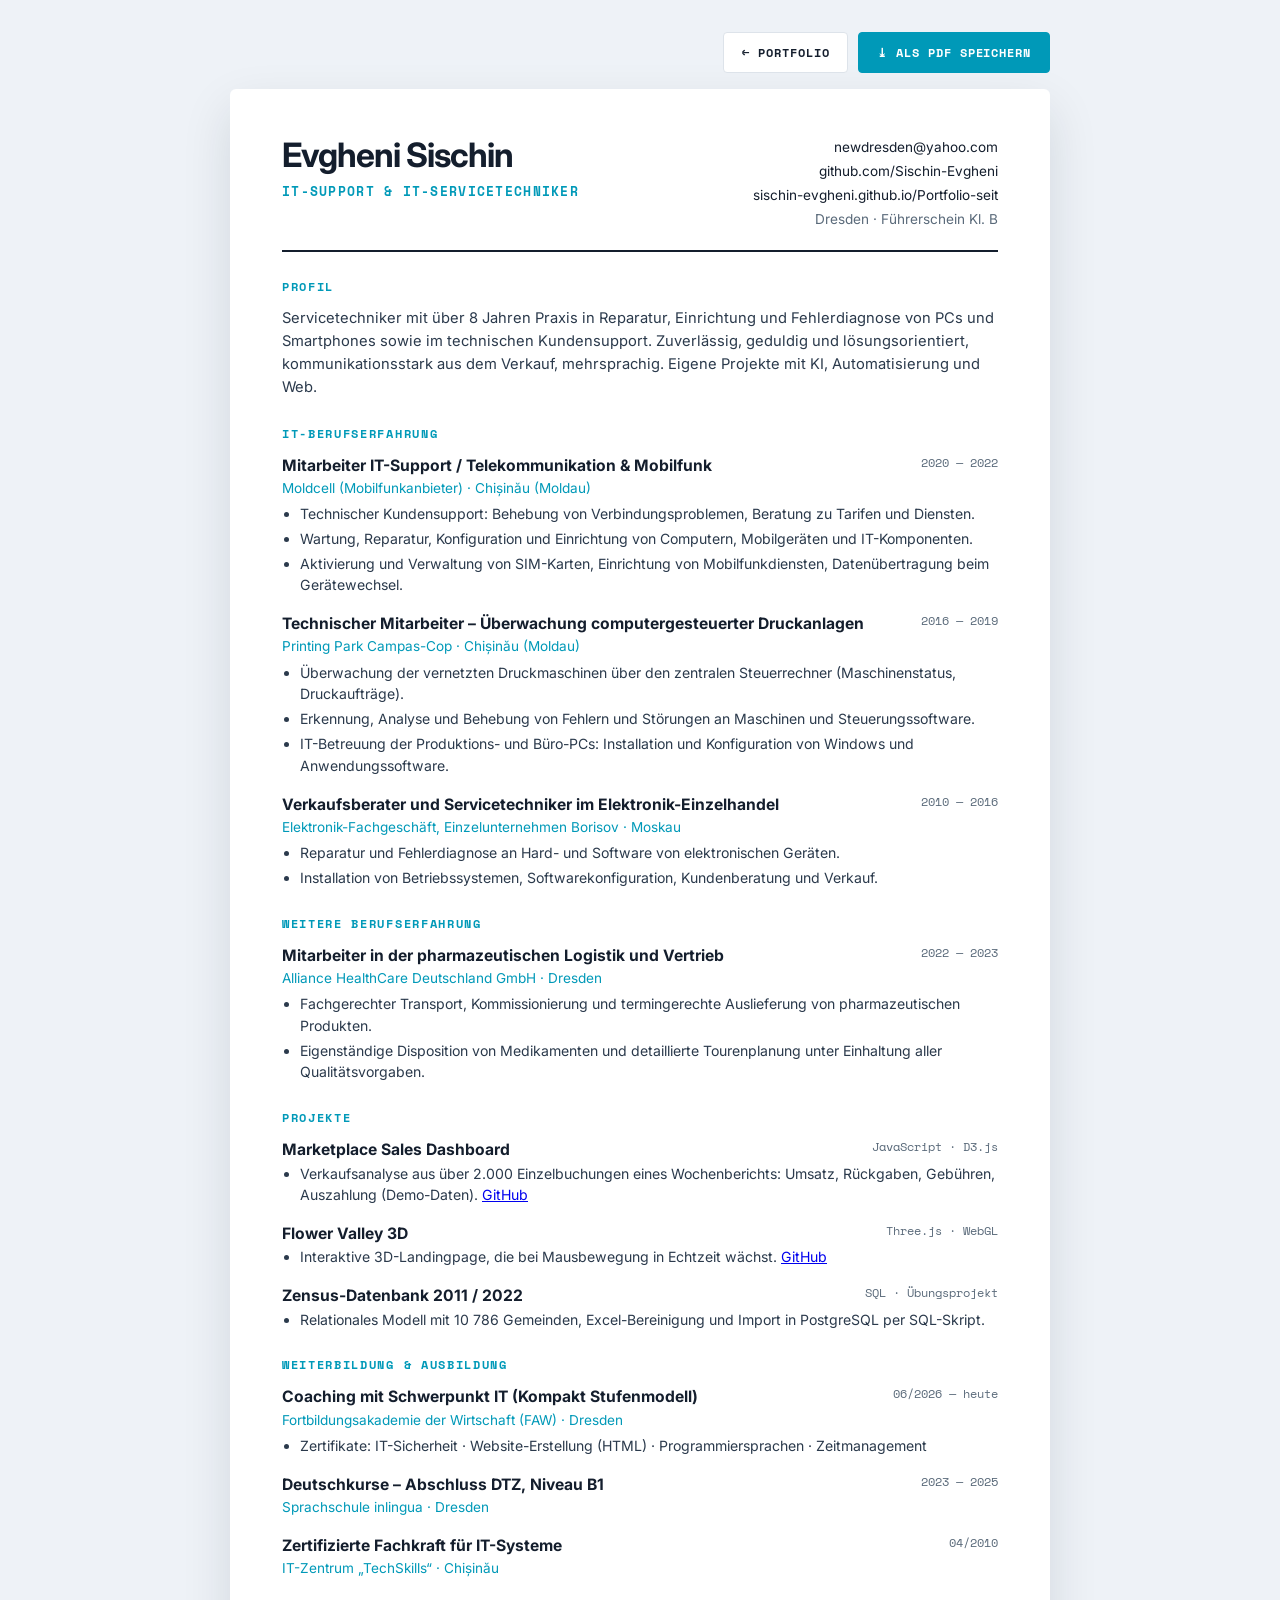
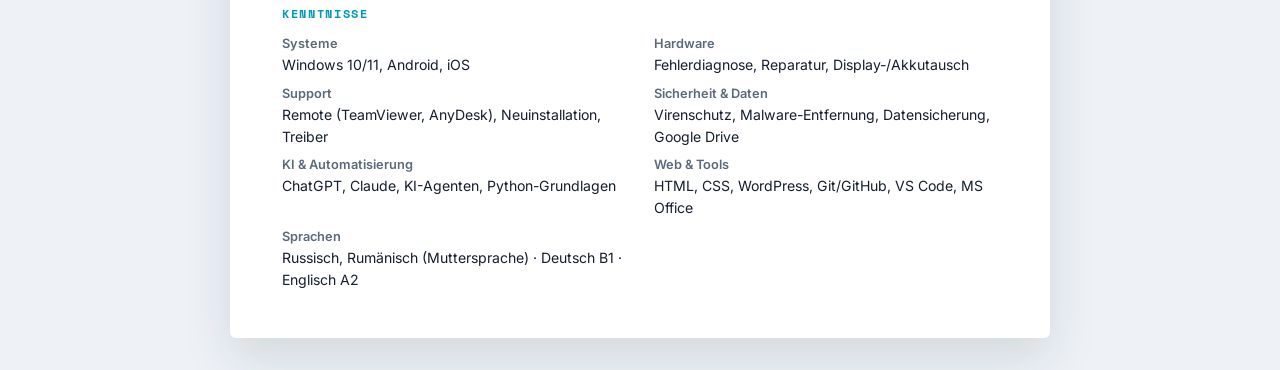
==== commit e9bf17f7: "Bot-Projekt entfernt" ====
--- a/cv.html
+++ b/cv.html
@@ -123,10 +123,6 @@
       <ul><li>Interaktive 3D-Landingpage, die bei Mausbewegung in Echtzeit wächst. <a href="https://github.com/Sischin-Evgheni/flower-valley-3d">GitHub</a></li></ul>
     </div>
     <div class="item">
-      <div class="item-head"><strong>KI-Lernhelfer Bot</strong><span>Python</span></div>
-      <ul><li>Telegram-Bot, der Fotos von Aufgaben mit der Google Gemini API analysiert und eine erklärte Lösung liefert (aiogram 3, Pillow).</li></ul>
-    </div>
-    <div class="item">
       <div class="item-head"><strong>Zensus-Datenbank 2011 / 2022</strong><span>SQL · Übungsprojekt</span></div>
       <ul><li>Relationales Modell mit 10 786 Gemeinden, Excel-Bereinigung und Import in PostgreSQL per SQL-Skript.</li></ul>
     </div>
@@ -146,7 +142,7 @@
       <div><b>Hardware</b>Fehlerdiagnose, Reparatur, Display-/Akkutausch</div>
       <div><b>Support</b>Remote (TeamViewer, AnyDesk), Neuinstallation, Treiber</div>
       <div><b>Sicherheit &amp; Daten</b>Virenschutz, Malware-Entfernung, Datensicherung, Google Drive</div>
-      <div><b>KI &amp; Automatisierung</b>ChatGPT, Claude, KI-Agenten, Telegram-Bots, Python-Grundlagen</div>
+      <div><b>KI &amp; Automatisierung</b>ChatGPT, Claude, KI-Agenten, Python-Grundlagen</div>
       <div><b>Web &amp; Tools</b>HTML, CSS, WordPress, Git/GitHub, VS Code, MS Office</div>
       <div><b>Sprachen</b>Russisch, Rumänisch (Muttersprache) · Deutsch B1 · Englisch A2</div>
     </div>
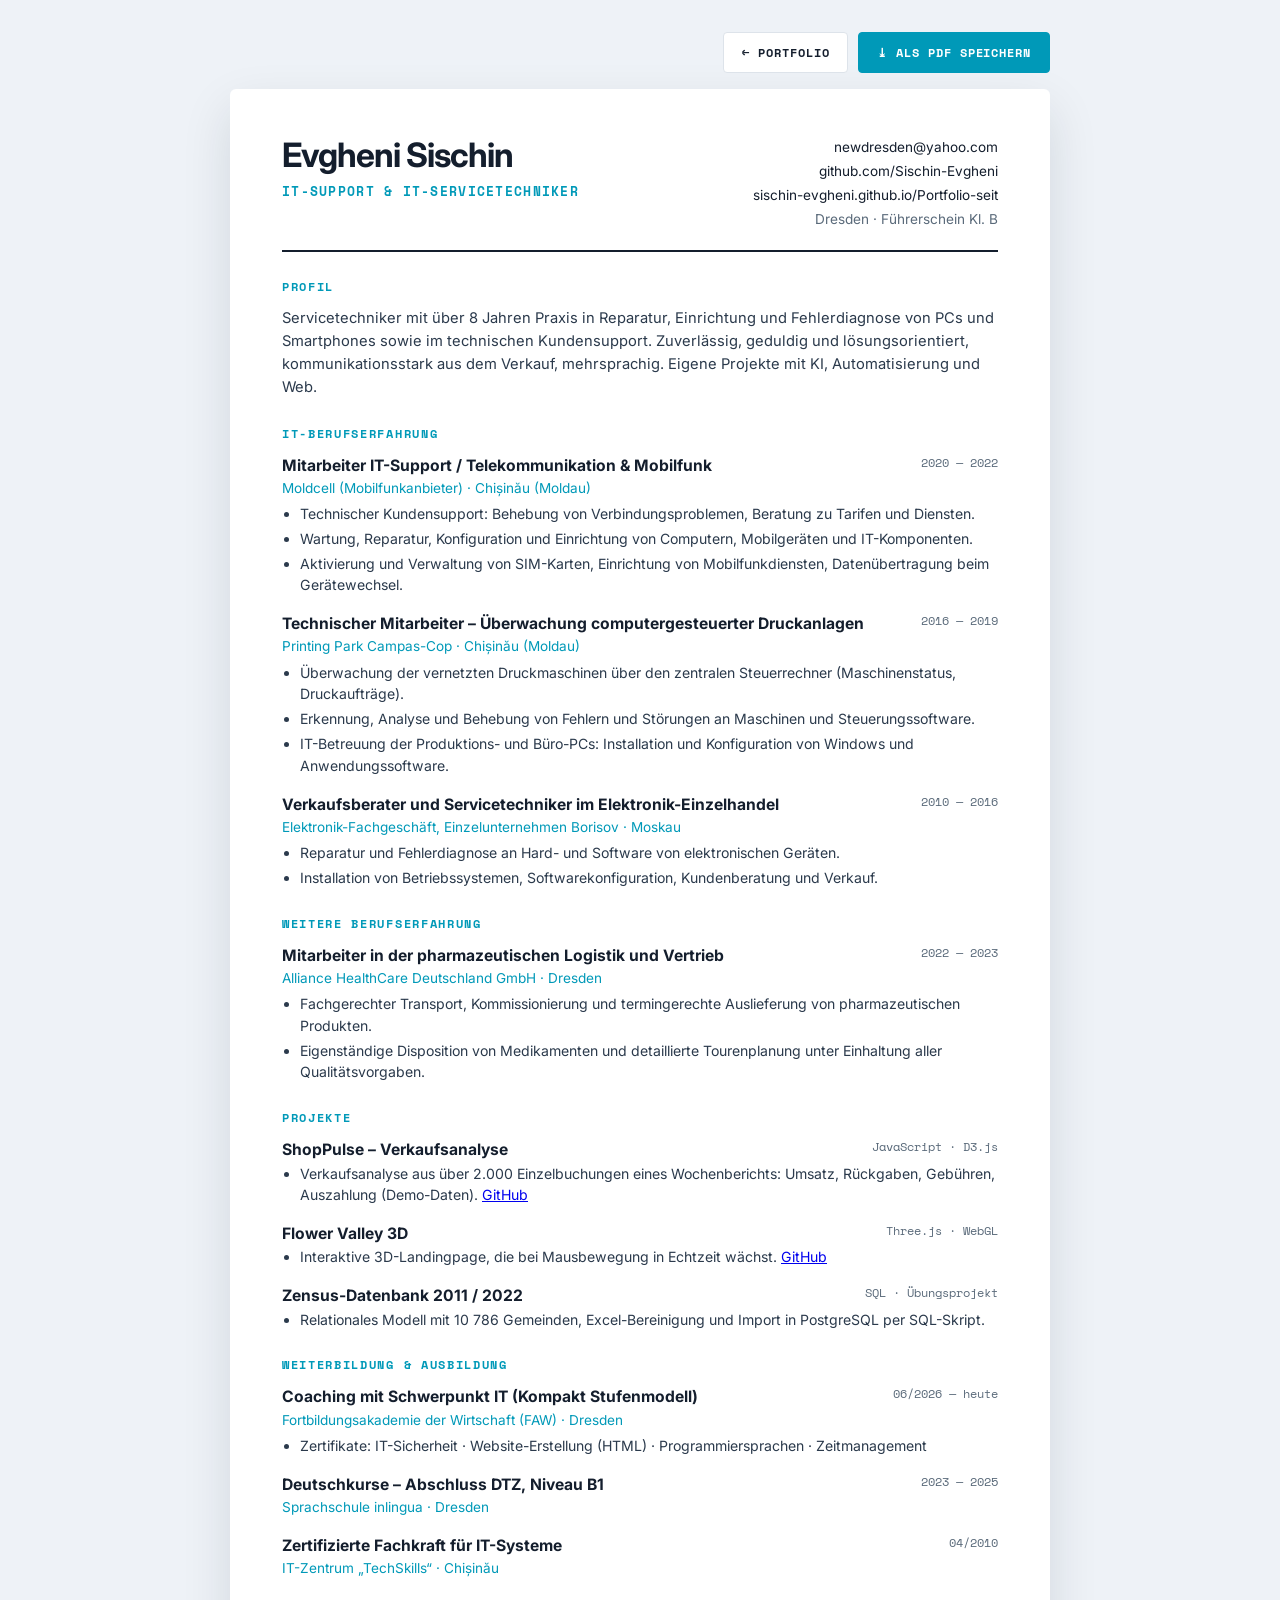
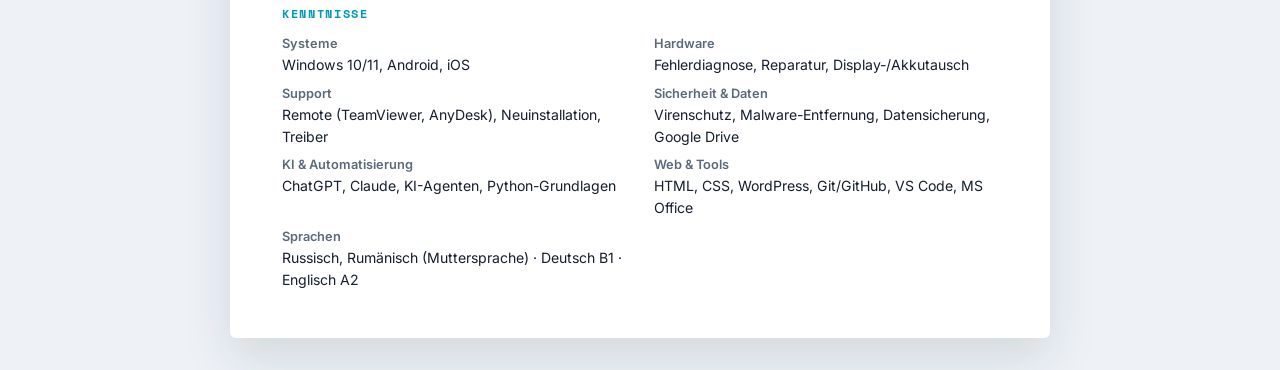
==== commit 152e3c12: "Dashboard umbenannt in ShopPulse" ====
--- a/cv.html
+++ b/cv.html
@@ -115,8 +115,8 @@
 
     <h2>Projekte</h2>
     <div class="item">
-      <div class="item-head"><strong>Marketplace Sales Dashboard</strong><span>JavaScript · D3.js</span></div>
-      <ul><li>Verkaufsanalyse aus über 2.000 Einzelbuchungen eines Wochenberichts: Umsatz, Rückgaben, Gebühren, Auszahlung (Demo-Daten). <a href="https://github.com/Sischin-Evgheni/marketplace-sales-dashboard">GitHub</a></li></ul>
+      <div class="item-head"><strong>ShopPulse – Verkaufsanalyse</strong><span>JavaScript · D3.js</span></div>
+      <ul><li>Verkaufsanalyse aus über 2.000 Einzelbuchungen eines Wochenberichts: Umsatz, Rückgaben, Gebühren, Auszahlung (Demo-Daten). <a href="https://github.com/Sischin-Evgheni/shoppulse-dashboard">GitHub</a></li></ul>
     </div>
     <div class="item">
       <div class="item-head"><strong>Flower Valley 3D</strong><span>Three.js · WebGL</span></div>
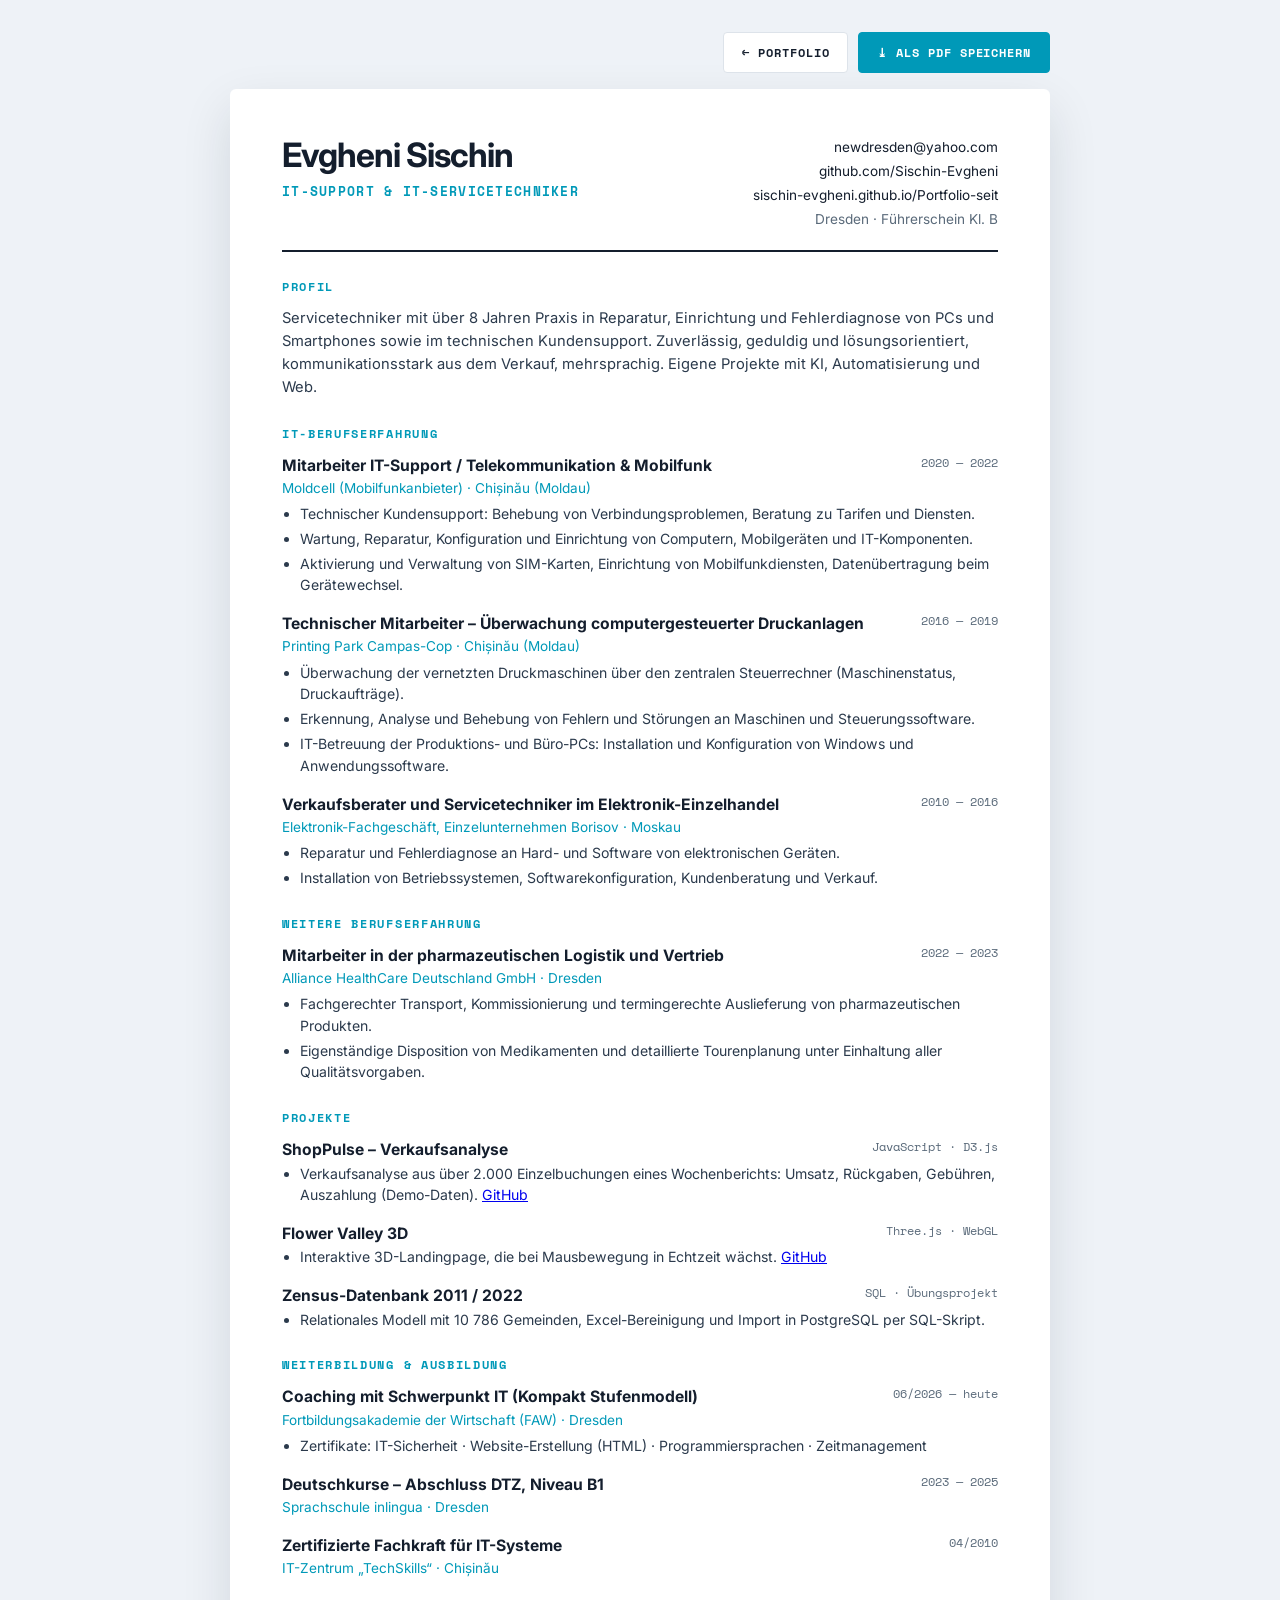
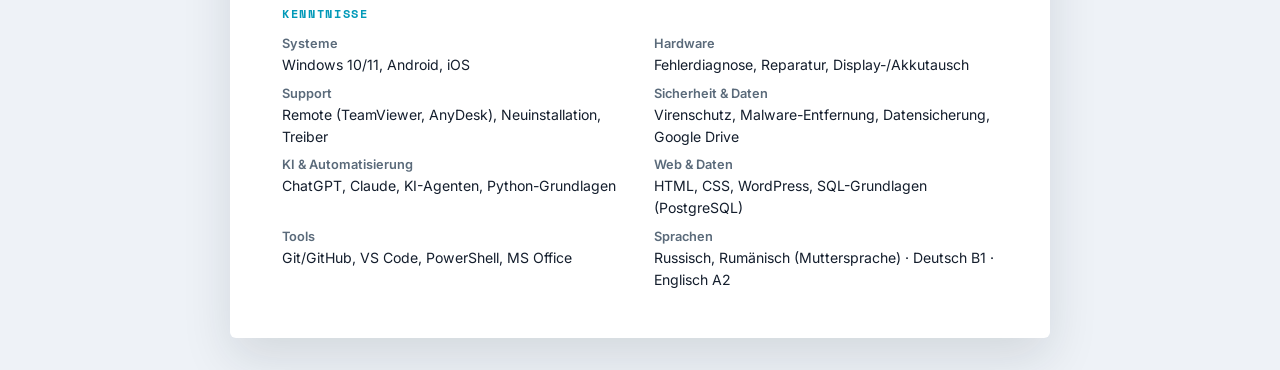
==== commit 1c33d204: "cv.html: SQL-Grundlagen ergänzt" ====
--- a/cv.html
+++ b/cv.html
@@ -143,7 +143,8 @@
       <div><b>Support</b>Remote (TeamViewer, AnyDesk), Neuinstallation, Treiber</div>
       <div><b>Sicherheit &amp; Daten</b>Virenschutz, Malware-Entfernung, Datensicherung, Google Drive</div>
       <div><b>KI &amp; Automatisierung</b>ChatGPT, Claude, KI-Agenten, Python-Grundlagen</div>
-      <div><b>Web &amp; Tools</b>HTML, CSS, WordPress, Git/GitHub, VS Code, MS Office</div>
+      <div><b>Web &amp; Daten</b>HTML, CSS, WordPress, SQL-Grundlagen (PostgreSQL)</div>
+      <div><b>Tools</b>Git/GitHub, VS Code, PowerShell, MS Office</div>
       <div><b>Sprachen</b>Russisch, Rumänisch (Muttersprache) · Deutsch B1 · Englisch A2</div>
     </div>
   </article>
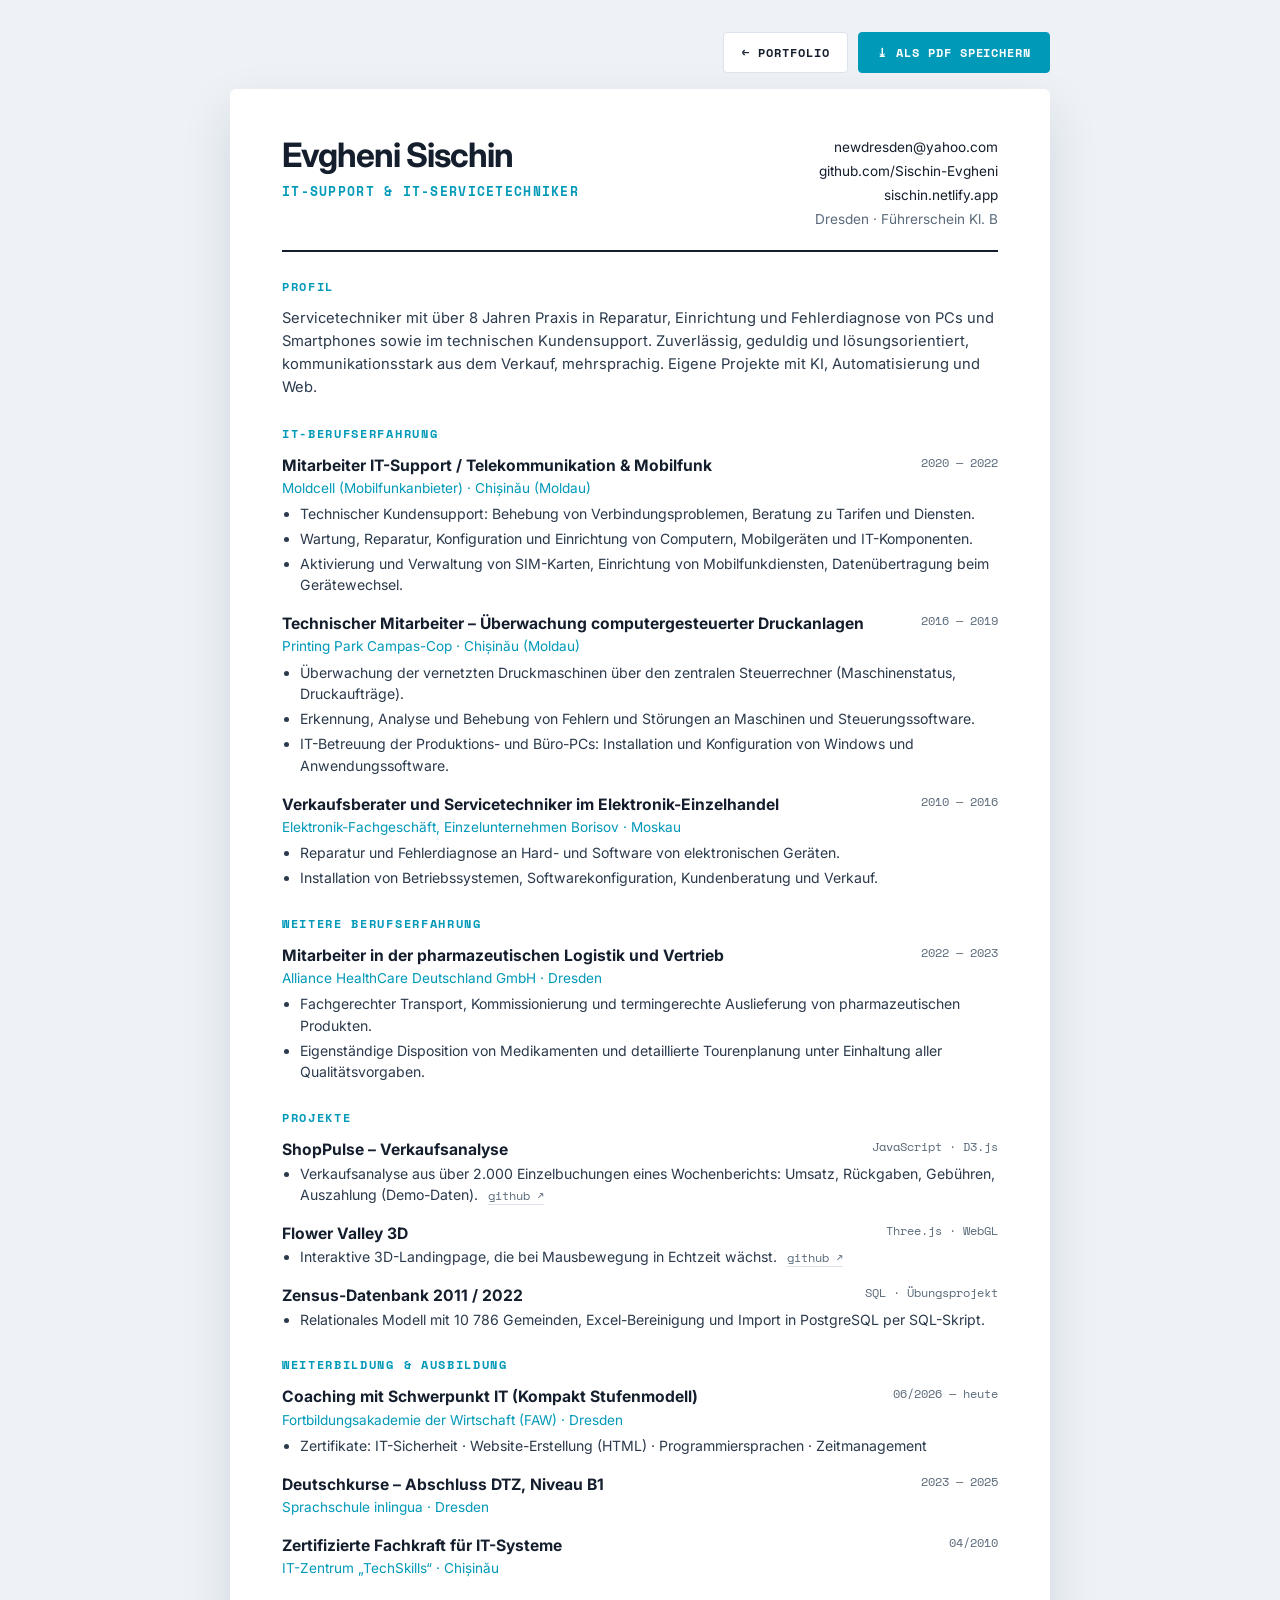
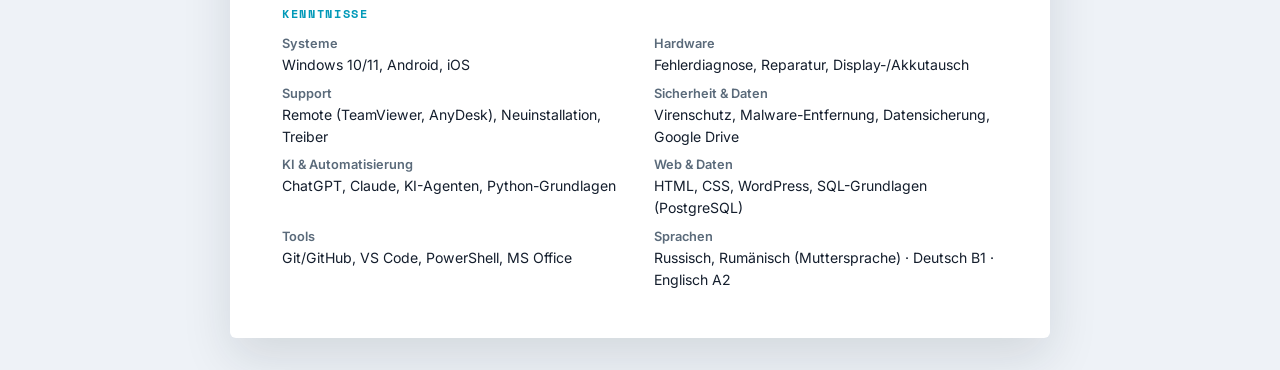
==== commit ebf326e1: "cv.html: Links dezent gestalten, Portfolio-Link auf Netlify Co-Authored-By: Claude Opus 5.5 <noreply" ====
--- a/cv.html
+++ b/cv.html
@@ -24,7 +24,11 @@
     h1 { font-size: 2.1rem; letter-spacing: -.03em; line-height: 1.1; }
     .role { color: var(--accent); font: 700 .8rem 'Space Mono', monospace; text-transform: uppercase; letter-spacing: .1em; margin-top: 8px; }
     .contact { font-size: .85rem; color: var(--muted); text-align: right; display: grid; gap: 3px; }
+    a { color: inherit; }
     .contact a { color: var(--ink); text-decoration: none; }
+    .contact a:hover { color: var(--accent); }
+    .repo { margin-left: 6px; font: .72rem 'Space Mono', monospace; color: var(--muted); text-decoration: none; white-space: nowrap; border-bottom: 1px solid var(--line); }
+    .repo:hover { color: var(--accent); border-color: var(--accent); }
     h2 { font: 700 .75rem 'Space Mono', monospace; text-transform: uppercase; letter-spacing: .14em; color: var(--accent); margin: 26px 0 12px; }
     p { font-size: .92rem; color: #2b3a4c; }
     .grid { display: grid; grid-template-columns: 1fr 1fr; gap: 8px 28px; font-size: .88rem; }
@@ -67,7 +71,7 @@
       <div class="contact">
         <a href="mailto:newdresden@yahoo.com">newdresden@yahoo.com</a>
         <a href="https://github.com/Sischin-Evgheni">github.com/Sischin-Evgheni</a>
-        <a href="https://sischin-evgheni.github.io/Portfolio-seit/">sischin-evgheni.github.io/Portfolio-seit</a>
+        <a href="https://sischin.netlify.app">sischin.netlify.app</a>
         <span>Dresden · Führerschein Kl. B</span>
       </div>
     </header>
@@ -116,11 +120,11 @@
     <h2>Projekte</h2>
     <div class="item">
       <div class="item-head"><strong>ShopPulse – Verkaufsanalyse</strong><span>JavaScript · D3.js</span></div>
-      <ul><li>Verkaufsanalyse aus über 2.000 Einzelbuchungen eines Wochenberichts: Umsatz, Rückgaben, Gebühren, Auszahlung (Demo-Daten). <a href="https://github.com/Sischin-Evgheni/shoppulse-dashboard">GitHub</a></li></ul>
+      <ul><li>Verkaufsanalyse aus über 2.000 Einzelbuchungen eines Wochenberichts: Umsatz, Rückgaben, Gebühren, Auszahlung (Demo-Daten). <a class="repo" href="https://github.com/Sischin-Evgheni/shoppulse-dashboard">github ↗</a></li></ul>
     </div>
     <div class="item">
       <div class="item-head"><strong>Flower Valley 3D</strong><span>Three.js · WebGL</span></div>
-      <ul><li>Interaktive 3D-Landingpage, die bei Mausbewegung in Echtzeit wächst. <a href="https://github.com/Sischin-Evgheni/flower-valley-3d">GitHub</a></li></ul>
+      <ul><li>Interaktive 3D-Landingpage, die bei Mausbewegung in Echtzeit wächst. <a class="repo" href="https://github.com/Sischin-Evgheni/flower-valley-3d">github ↗</a></li></ul>
     </div>
     <div class="item">
       <div class="item-head"><strong>Zensus-Datenbank 2011 / 2022</strong><span>SQL · Übungsprojekt</span></div>
